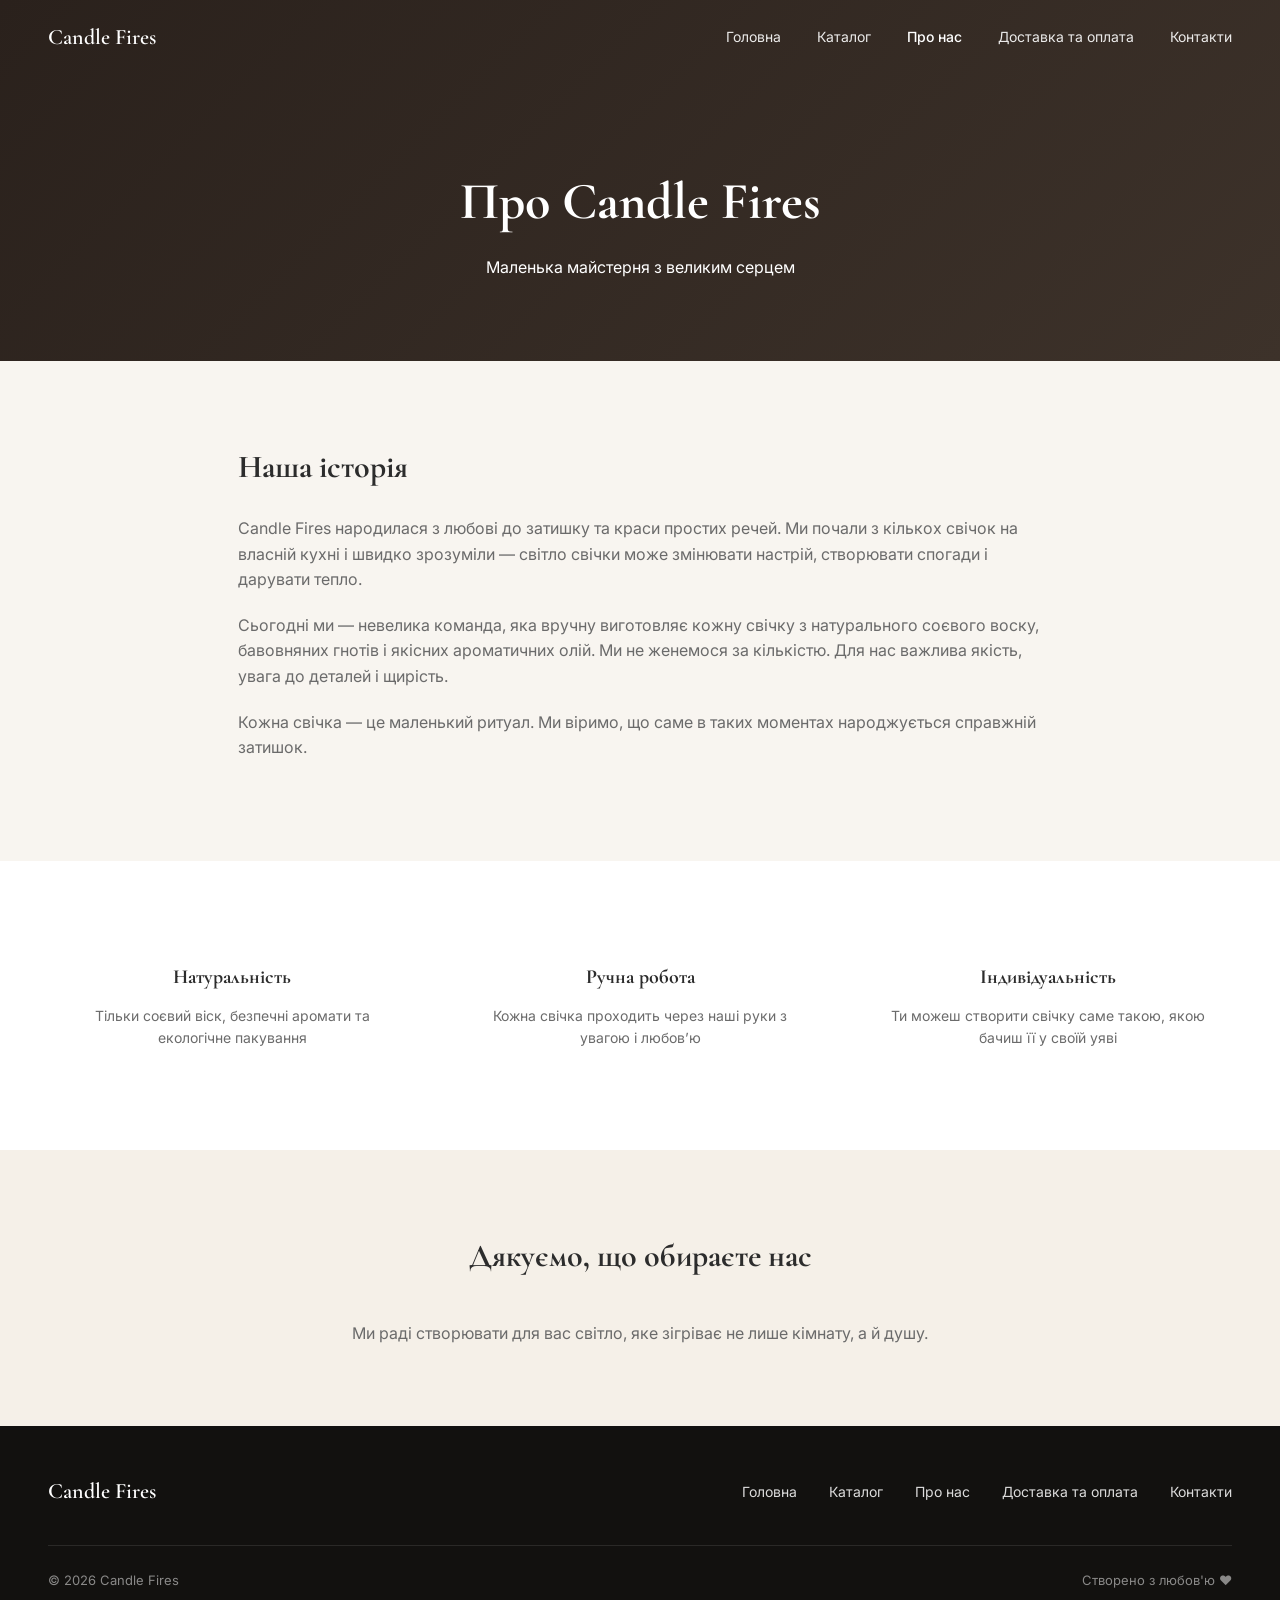
==== about.html @ 1be79323 "Add files via upload" ====
<!DOCTYPE html>
<html lang="uk">

<head>
  <meta charset="UTF-8">
  <meta name="viewport" content="width=device-width, initial-scale=1.0">
  <title>Про нас — Candle Fires</title>
  <link
    href="https://fonts.googleapis.com/css2?family=Cormorant+Garamond:wght@400;500;600;700&family=Inter:wght@300;400;500;600&display=swap"
    rel="stylesheet">
  <style>
    /* Ті самі базові стилі хедера/футера/анімацій, що й на index */
    :root {
      --bg: #f8f5f0;
      --text: #2c2c2c;
      --muted: #6b6b6b;
      --accent: #1a1a1a;
      --cream: #f5f0e8;
      --brown: #4a3f35
    }

    * {
      margin: 0;
      padding: 0;
      box-sizing: border-box
    }

    body {
      font-family: 'Inter', sans-serif;
      background: var(--bg);
      color: var(--text);
      line-height: 1.6
    }

    h1,
    h2,
    h3 {
      font-family: 'Cormorant Garamond', serif
    }

    a {
      text-decoration: none;
      color: inherit
    }

    img {
      max-width: 100%;
      display: block
    }

    /* .fade-up {
      opacity: 0;
      transform: translateY(30px);
      transition: 0.8s
    } */

    .fade-up.visible {
      opacity: 1;
      transform: none
    }

    header {
      position: fixed;
      top: 0;
      left: 0;
      right: 0;
      z-index: 1000;
      padding: 20px 48px;
      display: flex;
      align-items: center;
      justify-content: space-between;
      color: #fff;
      transition: 0.3s
    }

    header.scrolled {
      background: rgba(28, 28, 28, 0.95);
      backdrop-filter: blur(12px);
      padding: 14px 48px
    }

    .logo {
      display: flex;
      align-items: center;
      gap: 10px;
      font-family: 'Cormorant Garamond', serif;
      font-size: 22px;
      font-weight: 600
    }

    nav.desktop-nav {
      display: flex;
      gap: 36px;
      font-size: 14px
    }

    nav.desktop-nav a {
      opacity: 0.9
    }

    nav.desktop-nav a.active {
      opacity: 1;
      font-weight: 500
    }

    .burger {
      display: none;
      flex-direction: column;
      justify-content: space-between;
      width: 24px;
      height: 18px;
      background: none;
      border: none;
      cursor: pointer
    }

    .burger span {
      display: block;
      height: 2px;
      width: 100%;
      background: currentColor;
      transition: 0.3s
    }

    .burger.active span:nth-child(1) {
      transform: translateY(8px) rotate(45deg)
    }

    .burger.active span:nth-child(2) {
      opacity: 0
    }

    .burger.active span:nth-child(3) {
      transform: translateY(-8px) rotate(-45deg)
    }

    .mobile-menu {
      position: fixed;
      top: 0;
      right: -100%;
      width: 100%;
      max-width: 360px;
      height: 100vh;
      background: #1c1c1c;
      color: #fff;
      z-index: 999;
      padding: 100px 40px;
      transition: 0.4s;
      display: flex;
      flex-direction: column
    }

    .mobile-menu.open {
      right: 0
    }

    .mobile-menu nav {
      display: flex;
      flex-direction: column;
      gap: 28px;
      font-size: 22px;
      font-family: 'Cormorant Garamond', serif
    }

    .mobile-overlay {
      position: fixed;
      inset: 0;
      background: rgba(0, 0, 0, 0.5);
      z-index: 998;
      opacity: 0;
      visibility: hidden;
      transition: 0.3s
    }

    .mobile-overlay.visible {
      opacity: 1;
      visibility: visible
    }

    .page-hero {
      padding: 160px 48px 80px;
      background: linear-gradient(135deg, #2a211c, #3d322a);
      color: #fff;
      text-align: center
    }

    .page-hero h1 {
      font-size: clamp(36px, 5vw, 52px);
      margin-bottom: 12px
    }

    .about-story {
      padding: 80px 48px;
      max-width: 900px;
      margin: 0 auto
    }

    .about-story h2 {
      font-size: 32px;
      margin-bottom: 24px
    }

    .about-story p {
      font-size: 16px;
      color: var(--muted);
      margin-bottom: 20px
    }

    .values {
      padding: 80px 48px;
      background: #fff;
      display: grid;
      grid-template-columns: repeat(3, 1fr);
      gap: 40px
    }

    .value {
      text-align: center;
      padding: 20px
    }

    .value h3 {
      font-size: 20px;
      margin-bottom: 12px
    }

    .value p {
      font-size: 14px;
      color: var(--muted)
    }

    .team {
      padding: 80px 48px;
      background: var(--cream);
      text-align: center
    }

    .team h2 {
      font-size: 32px;
      margin-bottom: 40px
    }

    footer {
      background: #12110f;
      color: #fff;
      padding: 48px 48px 28px
    }

    .footer-top {
      display: flex;
      justify-content: space-between;
      align-items: center;
      flex-wrap: wrap;
      gap: 24px;
      padding-bottom: 36px;
      border-bottom: 1px solid rgba(255, 255, 255, 0.1)
    }

    .footer-nav {
      display: flex;
      gap: 32px;
      font-size: 14px;
      opacity: 0.85;
      flex-wrap: wrap
    }

    .footer-bottom {
      display: flex;
      justify-content: space-between;
      padding-top: 24px;
      font-size: 13px;
      opacity: 0.5;
      flex-wrap: wrap
    }

    @media(max-width:900px) {
      header {
        padding: 16px 24px
      }

      nav.desktop-nav {
        display: none
      }

      .burger {
        display: flex
      }

      .page-hero,
      .about-story,
      .values,
      .team,
      footer {
        padding-left: 24px;
        padding-right: 24px
      }

      .values {
        grid-template-columns: 1fr
      }

      .footer-top {
        flex-direction: column;
        text-align: center
      }
    }
  </style>
</head>

<body>
  <header id="header">
    <a href="index.html" class="logo">Candle Fires</a>
    <nav class="desktop-nav">
      <a href="index.html">Головна</a><a href="catalog.html">Каталог</a><a href="about.html" class="active">Про
        нас</a><a href="delivery.html">Доставка та оплата</a><a href="contacts.html">Контакти</a>
    </nav>
    <button class="burger" id="burger"><span></span><span></span><span></span></button>
  </header>
  <div class="mobile-overlay" id="overlay"></div>
  <div class="mobile-menu" id="mobileMenu">
    <nav><a href="index.html">Головна</a><a href="catalog.html">Каталог</a><a href="about.html">Про нас</a><a
        href="delivery.html">Доставка та оплата</a><a href="contacts.html">Контакти</a></nav>
  </div>

  <section class="page-hero">
    <h1 class="fade-up">Про Candle Fires</h1>
    <p class="fade-up">Маленька майстерня з великим серцем</p>
  </section>

  <section class="about-story fade-up">
    <h2>Наша історія</h2>
    <p>Candle Fires народилася з любові до затишку та краси простих речей. Ми почали з кількох свічок на власній кухні і
      швидко зрозуміли — світло свічки може змінювати настрій, створювати спогади і дарувати тепло.</p>
    <p>Сьогодні ми — невелика команда, яка вручну виготовляє кожну свічку з натурального соєвого воску, бавовняних
      гнотів і якісних ароматичних олій. Ми не женемося за кількістю. Для нас важлива якість, увага до деталей і
      щирість.</p>
    <p>Кожна свічка — це маленький ритуал. Ми віримо, що саме в таких моментах народжується справжній затишок.</p>
  </section>

  <section class="values">
    <div class="value fade-up">
      <h3>Натуральність</h3>
      <p>Тільки соєвий віск, безпечні аромати та екологічне пакування</p>
    </div>
    <div class="value fade-up">
      <h3>Ручна робота</h3>
      <p>Кожна свічка проходить через наші руки з увагою і любов’ю</p>
    </div>
    <div class="value fade-up">
      <h3>Індивідуальність</h3>
      <p>Ти можеш створити свічку саме такою, якою бачиш її у своїй уяві</p>
    </div>
  </section>

  <section class="team fade-up">
    <h2>Дякуємо, що обираєте нас</h2>
    <p style="max-width:600px;margin:0 auto;color:var(--muted)">Ми раді створювати для вас світло, яке зігріває не лише
      кімнату, а й душу.</p>
  </section>

  <footer>
    <div class="footer-top">
      <a href="index.html" class="logo">Candle Fires</a>
      <div class="footer-nav"><a href="index.html">Головна</a><a href="catalog.html">Каталог</a><a href="about.html">Про
          нас</a><a href="delivery.html">Доставка та оплата</a><a href="contacts.html">Контакти</a></div>
    </div>
    <div class="footer-bottom"><span>© 2026 Candle Fires</span><span>Створено з любов'ю ♥</span></div>
  </footer>
  <script>
    const b = document.getElementById('burger'), m = document.getElementById('mobileMenu'), o = document.getElementById('overlay');
    function t() { b.classList.toggle('active'); m.classList.toggle('open'); o.classList.toggle('visible') }
    b.onclick = t; o.onclick = t; document.querySelectorAll('.mobile-menu a').forEach(a => a.onclick = t);
    window.onscroll = () => document.getElementById('header').classList.toggle('scrolled', scrollY > 80);
    new IntersectionObserver(e => e.forEach(i => i.isIntersecting && i.target.classList.add('visible')), { threshold: 0.15 }).observe(...document.querySelectorAll('.fade-up'));
  </script>
</body>

</html>
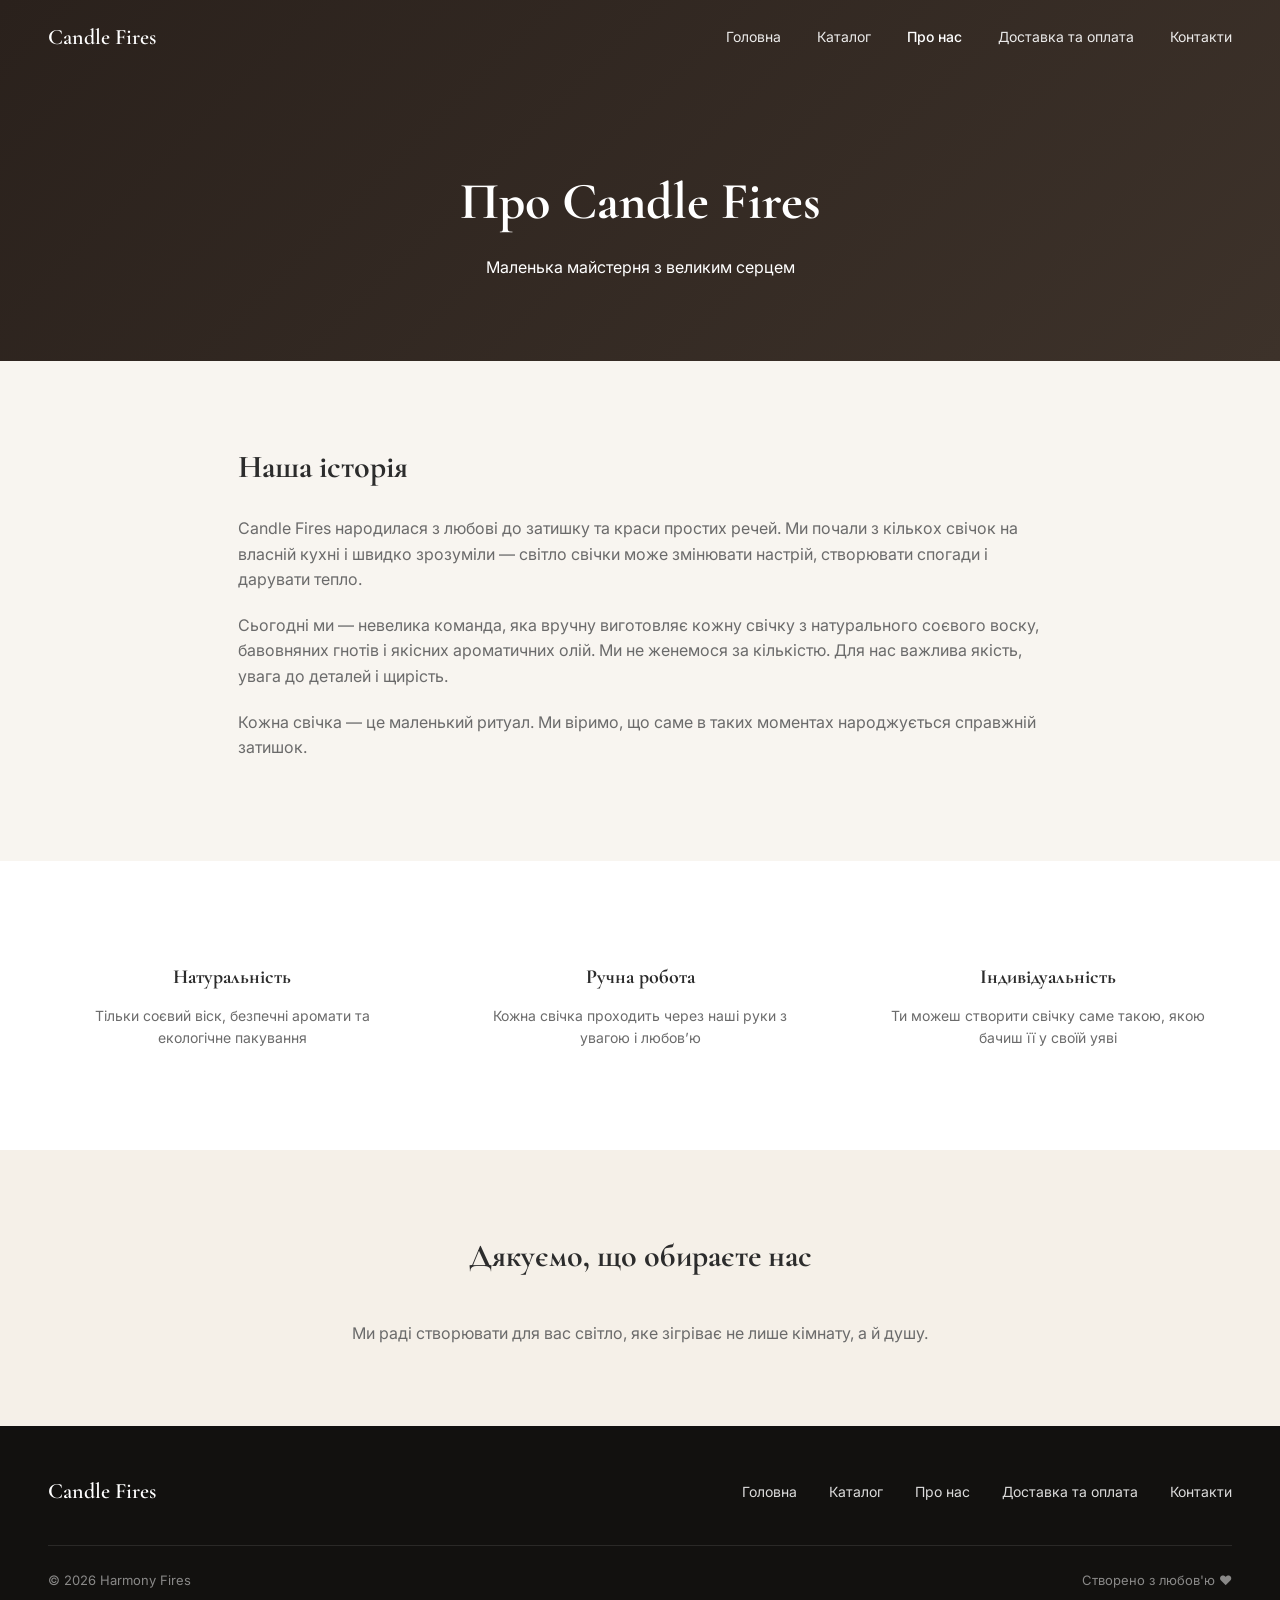
==== commit 186bcd67: "Change title and footer text from 'Candle Fires' to 'Harmony Fires'" ====
--- a/about.html
+++ b/about.html
@@ -4,7 +4,7 @@
 <head>
   <meta charset="UTF-8">
   <meta name="viewport" content="width=device-width, initial-scale=1.0">
-  <title>Про нас — Candle Fires</title>
+  <title>Про нас — Harmony Fires</title>
   <link
     href="https://fonts.googleapis.com/css2?family=Cormorant+Garamond:wght@400;500;600;700&family=Inter:wght@300;400;500;600&display=swap"
     rel="stylesheet">
@@ -364,7 +364,7 @@
       <div class="footer-nav"><a href="index.html">Головна</a><a href="catalog.html">Каталог</a><a href="about.html">Про
           нас</a><a href="delivery.html">Доставка та оплата</a><a href="contacts.html">Контакти</a></div>
     </div>
-    <div class="footer-bottom"><span>© 2026 Candle Fires</span><span>Створено з любов'ю ♥</span></div>
+    <div class="footer-bottom"><span>© 2026 Harmony Fires</span><span>Створено з любов'ю ♥</span></div>
   </footer>
   <script>
     const b = document.getElementById('burger'), m = document.getElementById('mobileMenu'), o = document.getElementById('overlay');
@@ -375,4 +375,4 @@
   </script>
 </body>
 
-</html>+</html>
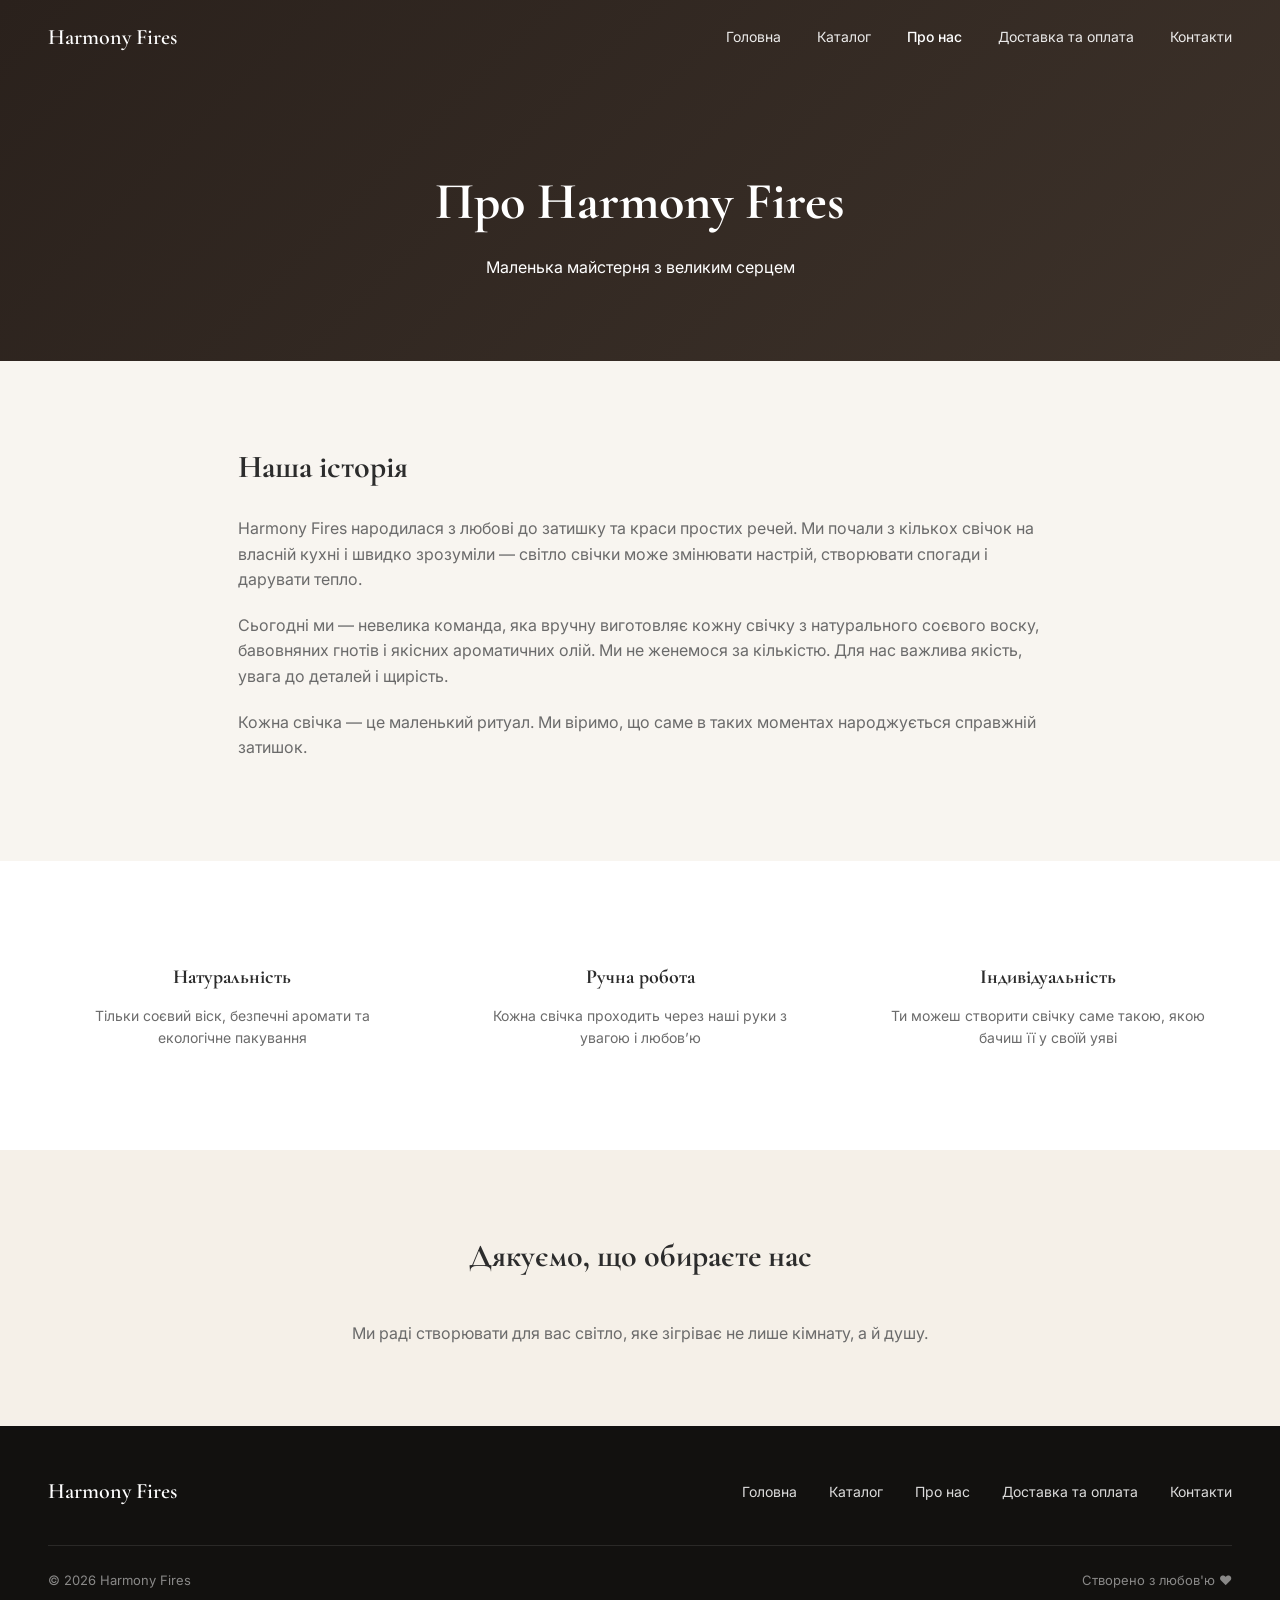
==== commit 789c9d85: "Rename 'Candle Fires' to 'Harmony Fires' in about.html" ====
--- a/about.html
+++ b/about.html
@@ -309,7 +309,7 @@
 
 <body>
   <header id="header">
-    <a href="index.html" class="logo">Candle Fires</a>
+    <a href="index.html" class="logo">Harmony Fires</a>
     <nav class="desktop-nav">
       <a href="index.html">Головна</a><a href="catalog.html">Каталог</a><a href="about.html" class="active">Про
         нас</a><a href="delivery.html">Доставка та оплата</a><a href="contacts.html">Контакти</a>
@@ -323,13 +323,13 @@
   </div>
 
   <section class="page-hero">
-    <h1 class="fade-up">Про Candle Fires</h1>
+    <h1 class="fade-up">Про Harmony Fires</h1>
     <p class="fade-up">Маленька майстерня з великим серцем</p>
   </section>
 
   <section class="about-story fade-up">
     <h2>Наша історія</h2>
-    <p>Candle Fires народилася з любові до затишку та краси простих речей. Ми почали з кількох свічок на власній кухні і
+    <p>Harmony Fires народилася з любові до затишку та краси простих речей. Ми почали з кількох свічок на власній кухні і
       швидко зрозуміли — світло свічки може змінювати настрій, створювати спогади і дарувати тепло.</p>
     <p>Сьогодні ми — невелика команда, яка вручну виготовляє кожну свічку з натурального соєвого воску, бавовняних
       гнотів і якісних ароматичних олій. Ми не женемося за кількістю. Для нас важлива якість, увага до деталей і
@@ -360,7 +360,7 @@
 
   <footer>
     <div class="footer-top">
-      <a href="index.html" class="logo">Candle Fires</a>
+      <a href="index.html" class="logo">Harmony Fires</a>
       <div class="footer-nav"><a href="index.html">Головна</a><a href="catalog.html">Каталог</a><a href="about.html">Про
           нас</a><a href="delivery.html">Доставка та оплата</a><a href="contacts.html">Контакти</a></div>
     </div>
